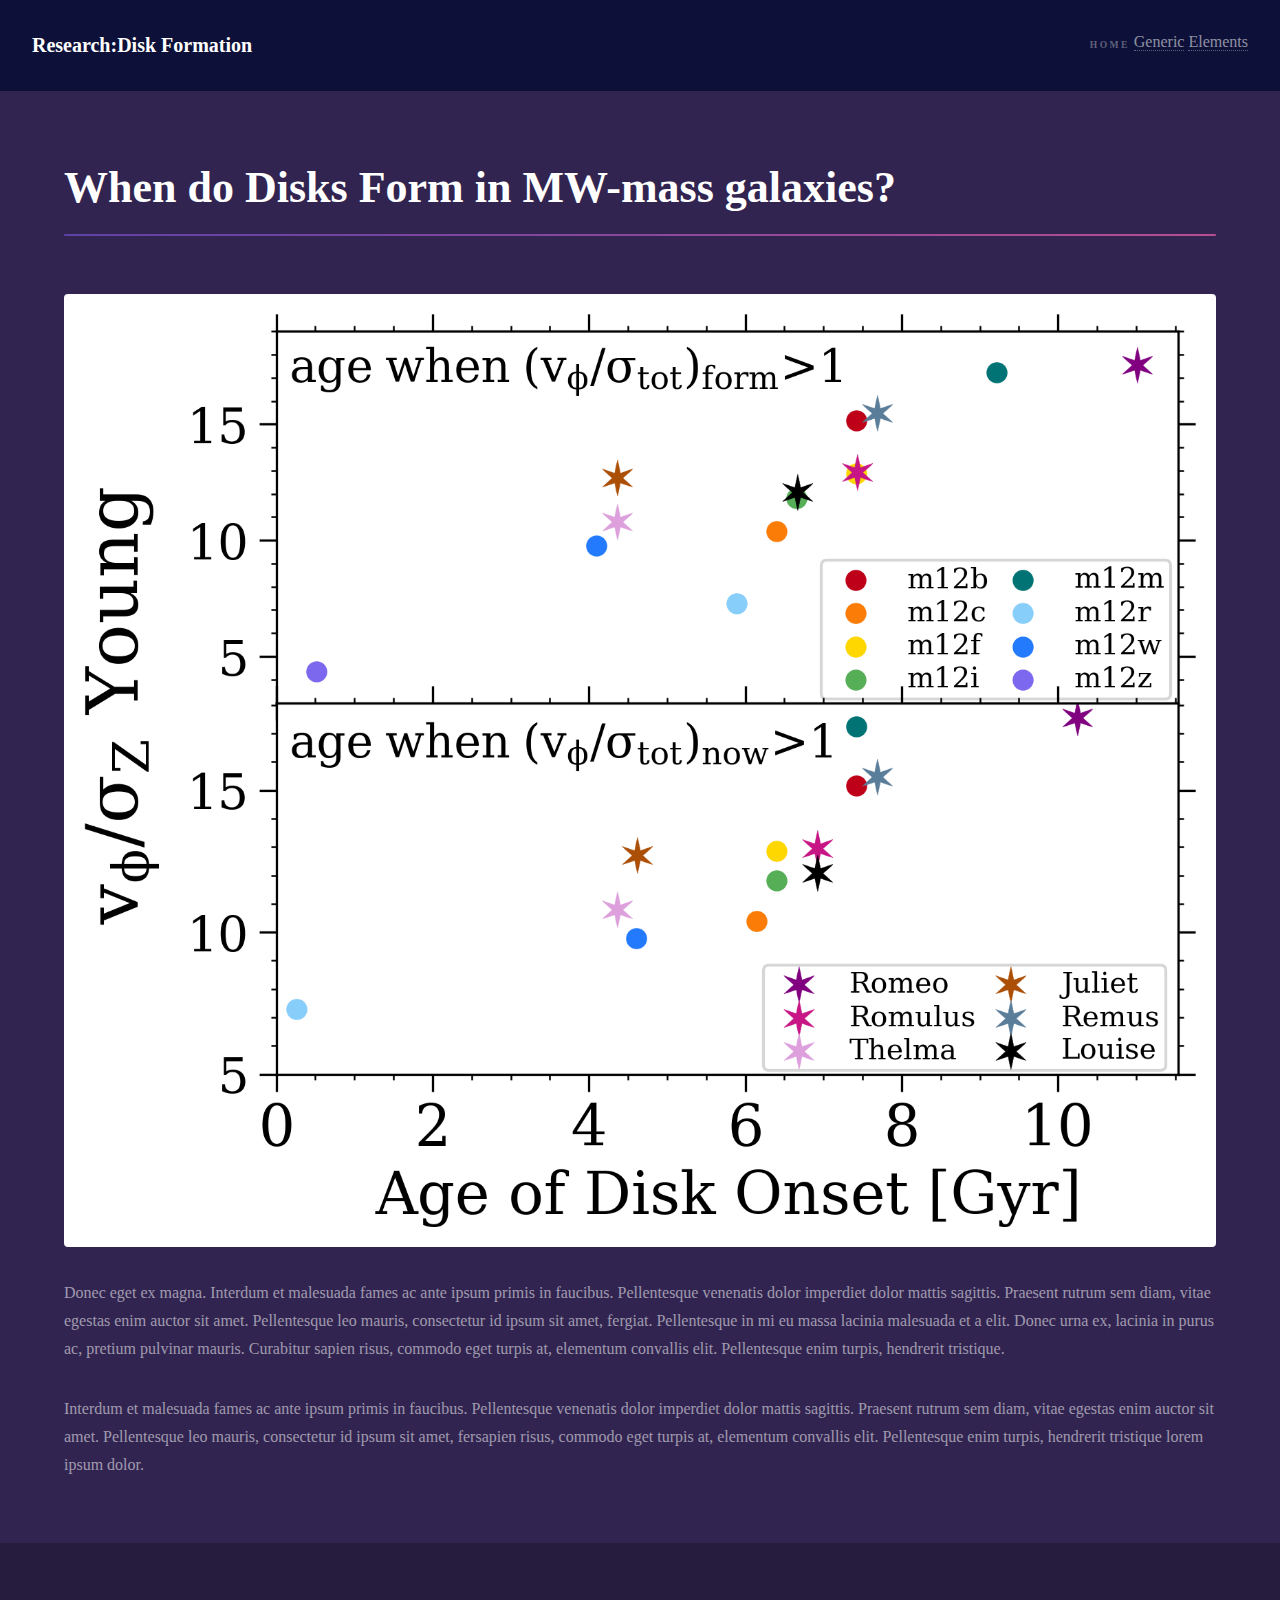
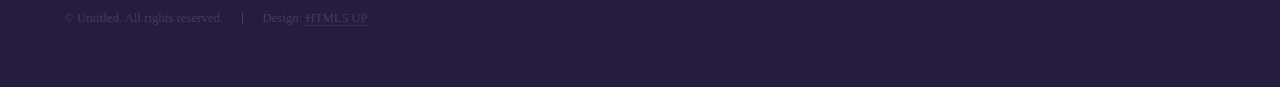
==== Disk.html @ a72ec258 "Create Disk.html" ====
<!DOCTYPE HTML>
<!--
	Hyperspace by HTML5 UP
	html5up.net | @ajlkn
	Free for personal and commercial use under the CCA 3.0 license (html5up.net/license)
-->
<html>
	<head>
		<title>Fiona McCluskey Research</title>
		<meta charset="utf-8" />
		<meta name="viewport" content="width=device-width, initial-scale=1, user-scalable=no" />
		<link rel="stylesheet" href="assets/css/main.css" />
		<noscript><link rel="stylesheet" href="assets/css/noscript.css" /></noscript>
	</head>
	<body class="is-preload">

		<!-- Header -->
			<header id="header">
				<a href="index.html" class="title">Research:Disk Formation</a>
				<nav>
					<ul>
						<li><a href="index.html">Home</a></li>
						<!li><a href="generic.html" class="active">Generic</a></li>
						<!li><a href="elements.html">Elements</a></li>
					</ul>
				</nav>
			</header>

		<!-- Wrapper -->
			<div id="wrapper">

				<!-- Main -->
					<section id="main" class="wrapper">
						<div class="inner">
							<h1 class="major">When do Disks Form in MW-mass galaxies?</h1>
							<span class="image fit"><img src="images/disk_time_2.png" alt="" /></span>
							<p>Donec eget ex magna. Interdum et malesuada fames ac ante ipsum primis in faucibus. Pellentesque venenatis dolor imperdiet dolor mattis sagittis. Praesent rutrum sem diam, vitae egestas enim auctor sit amet. Pellentesque leo mauris, consectetur id ipsum sit amet, fergiat. Pellentesque in mi eu massa lacinia malesuada et a elit. Donec urna ex, lacinia in purus ac, pretium pulvinar mauris. Curabitur sapien risus, commodo eget turpis at, elementum convallis elit. Pellentesque enim turpis, hendrerit tristique.</p>
							<p>Interdum et malesuada fames ac ante ipsum primis in faucibus. Pellentesque venenatis dolor imperdiet dolor mattis sagittis. Praesent rutrum sem diam, vitae egestas enim auctor sit amet. Pellentesque leo mauris, consectetur id ipsum sit amet, fersapien risus, commodo eget turpis at, elementum convallis elit. Pellentesque enim turpis, hendrerit tristique lorem ipsum dolor.</p>
						</div>
					</section>

			</div>

		<!-- Footer -->
			<footer id="footer" class="wrapper alt">
				<div class="inner">
					<ul class="menu">
						<li>&copy; Untitled. All rights reserved.</li><li>Design: <a href="http://html5up.net">HTML5 UP</a></li>
					</ul>
				</div>
			</footer>

		<!-- Scripts -->
			<script src="assets/js/jquery.min.js"></script>
			<script src="assets/js/jquery.scrollex.min.js"></script>
			<script src="assets/js/jquery.scrolly.min.js"></script>
			<script src="assets/js/browser.min.js"></script>
			<script src="assets/js/breakpoints.min.js"></script>
			<script src="assets/js/util.js"></script>
			<script src="assets/js/main.js"></script>

	</body>
</html>
---- assets/css/main.css ----
@import url(fontawesome-all.min.css);

/*
	Hyperspace by HTML5 UP
	html5up.net | @ajlkn
	Free for personal and commercial use under the CCA 3.0 license (html5up.net/license)
*/

html, body, div, span, applet, object,
iframe, h1, h2, h3, h4, h5, h6, p, blockquote,
pre, a, abbr, acronym, address, big, cite,
code, del, dfn, em, img, ins, kbd, q, s, samp,
small, strike, strong, sub, sup, tt, var, b,
u, i, center, dl, dt, dd, ol, ul, li, fieldset,
form, label, legend, table, caption, tbody,
tfoot, thead, tr, th, td, article, aside,
canvas, details, embed, figure, figcaption,
footer, header, hgroup, menu, nav, output, ruby,
section, summary, time, mark, audio, video {
	margin: 0;
	padding: 0;
	border: 0;
	font-size: 100%;
	font: inherit;
	vertical-align: baseline;}

article, aside, details, figcaption, figure,
footer, header, hgroup, menu, nav, section {
	display: block;}

body {
	line-height: 1;
}

ol, ul {
	list-style: none;
}

blockquote, q {
	quotes: none;
}

	blockquote:before, blockquote:after, q:before, q:after {
		content: '';
		content: none;
	}

table {
	border-collapse: collapse;
	border-spacing: 0;
}

body {
	-webkit-text-size-adjust: none;
}

mark {
	background-color: transparent;
	color: inherit;
}

input::-moz-focus-inner {
	border: 0;
	padding: 0;
}

input, select, textarea {
	-moz-appearance: none;
	-webkit-appearance: none;
	-ms-appearance: none;
	appearance: none;
}

/* Basic */

	@-ms-viewport {
		width: device-width;
	}

	body {
		-ms-overflow-style: scrollbar;
	}

	@media screen and (max-width: 480px) {

		html, body {
			min-width: 320px;
		}

	}

	html {
		box-sizing: border-box;
	}

	*, *:before, *:after {
		box-sizing: inherit;
	}

	body {
		background: #312450;
	}

		body.is-preload *, body.is-preload *:before, body.is-preload *:after {
			-moz-animation: none !important;
			-webkit-animation: none !important;
			-ms-animation: none !important;
			animation: none !important;
			-moz-transition: none !important;
			-webkit-transition: none !important;
			-ms-transition: none !important;
			transition: none !important;
		}

/* Type */

	body, input, select, textarea {
		color: rgba(255, 255, 255, 0.55);
		font-family: Didot, Garamond, serif;
		font-size: 16.5pt;
		font-weight: normal;
		line-height: 1.75;
	}

		@media screen and (max-width: 1680px) {

			body, input, select, textarea {
				font-size: 13pt;
			}

		}

		@media screen and (max-width: 1280px) {

			body, input, select, textarea {
				font-size: 12pt;
			}

		}

		@media screen and (max-width: 360px) {

			body, input, select, textarea {
				font-size: 11pt;
			}

		}

	a {
		-moz-transition: color 0.2s ease, border-bottom-color 0.2s ease;
		-webkit-transition: color 0.2s ease, border-bottom-color 0.2s ease;
		-ms-transition: color 0.2s ease, border-bottom-color 0.2s ease;
		transition: color 0.2s ease, border-bottom-color 0.2s ease;
		border-bottom: dotted 1px rgba(255, 255, 255, 0.35);
		color: inherit;
		text-decoration: none;
	}

		a:hover {
			border-bottom-color: transparent;
			color: #ffffff;
		}

	strong, b {
		color: #ffffff;
		font-weight: bold;
	}

	em, i {
		font-style: italic;
	}

	p {
		margin: 0 0 2em 0;
	}

	h1, h2, h3, h4, h5, h6 {
		color: #ffffff;
		font-weight: bold;
		line-height: 1.5;
		margin: 0 0 0.5em 0;
	}

		h1 a, h2 a, h3 a, h4 a, h5 a, h6 a {
			color: inherit;
			text-decoration: none;
		}

	h1 {
		font-size: 2.75em;
	}

		h1.major {
			margin: 0 0 1.3em 0;
			position: relative;
			padding-bottom: 0.35em;
		}

			h1.major:after {
				background-image: -moz-linear-gradient(to right, #5e42a6, #b74e91);
				background-image: -webkit-linear-gradient(to right, #5e42a6, #b74e91);
				background-image: -ms-linear-gradient(to right, #5e42a6, #b74e91);
				background-image: linear-gradient(to right, #5e42a6, #b74e91);
				-moz-transition: max-width 0.2s ease;
				-webkit-transition: max-width 0.2s ease;
				-ms-transition: max-width 0.2s ease;
				transition: max-width 0.2s ease;
				border-radius: 0.2em;
				bottom: 0;
				content: '';
				height: 0.05em;
				position: absolute;
				right: 0;
				width: 100%;
			}

	h2 {
		font-size: 1.75em;
	}

	h3 {
		font-size: 1.1em;
	}

	h4 {
		font-size: 1em;
	}

	h5 {
		font-size: 0.8em;
	}

	h6 {
		font-size: 0.6em;
	}

	@media screen and (max-width: 736px) {

		h1 {
			font-size: 2em;
		}

		h2 {
			font-size: 1.25em;
		}

		h3 {
			font-size: 1em;
		}

		h4 {
			font-size: 0.8em;
		}

		h5 {
			font-size: 0.6em;
		}

		h6 {
			font-size: 0.6em;
		}

	}

	sub {
		font-size: 0.8em;
		position: relative;
		top: 0.5em;
	}

	sup {
		font-size: 0.8em;
		position: relative;
		top: -0.5em;
	}

	blockquote {
		border-left: solid 4px rgba(255, 255, 255, 0.15);
		font-style: italic;
		margin: 0 0 2em 0;
		padding: 0.5em 0 0.5em 2em;
	}

	code {
		background: rgba(255, 255, 255, 0.05);
		border-radius: 0.25em;
		border: solid 1px rgba(255, 255, 255, 0.15);
		font-family: "Courier New", monospace;
		font-size: 0.9em;
		margin: 0 0.25em;
		padding: 0.25em 0.65em;
	}

	pre {
		-webkit-overflow-scrolling: touch;
		font-family: "Courier New", monospace;
		font-size: 0.9em;
		margin: 0 0 2em 0;
	}

		pre code {
			display: block;
			line-height: 1.75em;
			padding: 1em 1.5em;
			overflow-x: auto;
		}

	hr {
		border: 0;
		border-bottom: solid 1px rgba(255, 255, 255, 0.15);
		margin: 2em 0;
	}

		hr.major {
			margin: 3em 0;
		}

	.align-left {
		text-align: left;
	}

	.align-center {
		text-align: center;
	}

	.align-right {
		text-align: right;
	}

/* Row */

	.row {
		display: flex;
		flex-wrap: wrap;
		box-sizing: border-box;
		align-items: stretch;
	}

		.row > * {
			box-sizing: border-box;
		}

		.row.gtr-uniform > * > :last-child {
			margin-bottom: 0;
		}

		.row.aln-left {
			justify-content: flex-start;
		}

		.row.aln-center {
			justify-content: center;
		}

		.row.aln-right {
			justify-content: flex-end;
		}

		.row.aln-top {
			align-items: flex-start;
		}

		.row.aln-middle {
			align-items: center;
		}

		.row.aln-bottom {
			align-items: flex-end;
		}

		.row > .imp {
			order: -1;
		}

		.row > .col-1 {
			width: 8.33333%;
		}

		.row > .off-1 {
			margin-left: 8.33333%;
		}

		.row > .col-2 {
			width: 16.66667%;
		}

		.row > .off-2 {
			margin-left: 16.66667%;
		}

		.row > .col-3 {
			width: 25%;
		}

		.row > .off-3 {
			margin-left: 25%;
		}

		.row > .col-4 {
			width: 33.33333%;
		}

		.row > .off-4 {
			margin-left: 33.33333%;
		}

		.row > .col-5 {
			width: 41.66667%;
		}

		.row > .off-5 {
			margin-left: 41.66667%;
		}

		.row > .col-6 {
			width: 50%;
		}

		.row > .off-6 {
			margin-left: 50%;
		}

		.row > .col-7 {
			width: 58.33333%;
		}

		.row > .off-7 {
			margin-left: 58.33333%;
		}

		.row > .col-8 {
			width: 66.66667%;
		}

		.row > .off-8 {
			margin-left: 66.66667%;
		}

		.row > .col-9 {
			width: 75%;
		}

		.row > .off-9 {
			margin-left: 75%;
		}

		.row > .col-10 {
			width: 83.33333%;
		}

		.row > .off-10 {
			margin-left: 83.33333%;
		}

		.row > .col-11 {
			width: 91.66667%;
		}

		.row > .off-11 {
			margin-left: 91.66667%;
		}

		.row > .col-12 {
			width: 100%;
		}

		.row > .off-12 {
			margin-left: 100%;
		}

		.row.gtr-0 {
			margin-top: 0;
			margin-left: 0em;
		}

			.row.gtr-0 > * {
				padding: 0 0 0 0em;
			}

			.row.gtr-0.gtr-uniform {
				margin-top: 0em;
			}

				.row.gtr-0.gtr-uniform > * {
					padding-top: 0em;
				}

		.row.gtr-25 {
			margin-top: 0;
			margin-left: -0.375em;
		}

			.row.gtr-25 > * {
				padding: 0 0 0 0.375em;
			}

			.row.gtr-25.gtr-uniform {
				margin-top: -0.375em;
			}

				.row.gtr-25.gtr-uniform > * {
					padding-top: 0.375em;
				}

		.row.gtr-50 {
			margin-top: 0;
			margin-left: -0.75em;
		}

			.row.gtr-50 > * {
				padding: 0 0 0 0.75em;
			}

			.row.gtr-50.gtr-uniform {
				margin-top: -0.75em;
			}

				.row.gtr-50.gtr-uniform > * {
					padding-top: 0.75em;
				}

		.row {
			margin-top: 0;
			margin-left: -1.5em;
		}

			.row > * {
				padding: 0 0 0 1.5em;
			}

			.row.gtr-uniform {
				margin-top: -1.5em;
			}

				.row.gtr-uniform > * {
					padding-top: 1.5em;
				}

		.row.gtr-150 {
			margin-top: 0;
			margin-left: -2.25em;
		}

			.row.gtr-150 > * {
				padding: 0 0 0 2.25em;
			}

			.row.gtr-150.gtr-uniform {
				margin-top: -2.25em;
			}

				.row.gtr-150.gtr-uniform > * {
					padding-top: 2.25em;
				}

		.row.gtr-200 {
			margin-top: 0;
			margin-left: -3em;
		}

			.row.gtr-200 > * {
				padding: 0 0 0 3em;
			}

			.row.gtr-200.gtr-uniform {
				margin-top: -3em;
			}

				.row.gtr-200.gtr-uniform > * {
					padding-top: 3em;
				}

		@media screen and (max-width: 1680px) {

			.row {
				display: flex;
				flex-wrap: wrap;
				box-sizing: border-box;
				align-items: stretch;
			}

				.row > * {
					box-sizing: border-box;
				}

				.row.gtr-uniform > * > :last-child {
					margin-bottom: 0;
				}

				.row.aln-left {
					justify-content: flex-start;
				}

				.row.aln-center {
					justify-content: center;
				}

				.row.aln-right {
					justify-content: flex-end;
				}

				.row.aln-top {
					align-items: flex-start;
				}

				.row.aln-middle {
					align-items: center;
				}

				.row.aln-bottom {
					align-items: flex-end;
				}

				.row > .imp-xlarge {
					order: -1;
				}

				.row > .col-1-xlarge {
					width: 8.33333%;
				}

				.row > .off-1-xlarge {
					margin-left: 8.33333%;
				}

				.row > .col-2-xlarge {
					width: 16.66667%;
				}

				.row > .off-2-xlarge {
					margin-left: 16.66667%;
				}

				.row > .col-3-xlarge {
					width: 25%;
				}

				.row > .off-3-xlarge {
					margin-left: 25%;
				}

				.row > .col-4-xlarge {
					width: 33.33333%;
				}

				.row > .off-4-xlarge {
					margin-left: 33.33333%;
				}

				.row > .col-5-xlarge {
					width: 41.66667%;
				}

				.row > .off-5-xlarge {
					margin-left: 41.66667%;
				}

				.row > .col-6-xlarge {
					width: 50%;
				}

				.row > .off-6-xlarge {
					margin-left: 50%;
				}

				.row > .col-7-xlarge {
					width: 58.33333%;
				}

				.row > .off-7-xlarge {
					margin-left: 58.33333%;
				}

				.row > .col-8-xlarge {
					width: 66.66667%;
				}

				.row > .off-8-xlarge {
					margin-left: 66.66667%;
				}

				.row > .col-9-xlarge {
					width: 75%;
				}

				.row > .off-9-xlarge {
					margin-left: 75%;
				}

				.row > .col-10-xlarge {
					width: 83.33333%;
				}

				.row > .off-10-xlarge {
					margin-left: 83.33333%;
				}

				.row > .col-11-xlarge {
					width: 91.66667%;
				}

				.row > .off-11-xlarge {
					margin-left: 91.66667%;
				}

				.row > .col-12-xlarge {
					width: 100%;
				}

				.row > .off-12-xlarge {
					margin-left: 100%;
				}

				.row.gtr-0 {
					margin-top: 0;
					margin-left: 0em;
				}

					.row.gtr-0 > * {
						padding: 0 0 0 0em;
					}

					.row.gtr-0.gtr-uniform {
						margin-top: 0em;
					}

						.row.gtr-0.gtr-uniform > * {
							padding-top: 0em;
						}

				.row.gtr-25 {
					margin-top: 0;
					margin-left: -0.375em;
				}

					.row.gtr-25 > * {
						padding: 0 0 0 0.375em;
					}

					.row.gtr-25.gtr-uniform {
						margin-top: -0.375em;
					}

						.row.gtr-25.gtr-uniform > * {
							padding-top: 0.375em;
						}

				.row.gtr-50 {
					margin-top: 0;
					margin-left: -0.75em;
				}

					.row.gtr-50 > * {
						padding: 0 0 0 0.75em;
					}

					.row.gtr-50.gtr-uniform {
						margin-top: -0.75em;
					}

						.row.gtr-50.gtr-uniform > * {
							padding-top: 0.75em;
						}

				.row {
					margin-top: 0;
					margin-left: -1.5em;
				}

					.row > * {
						padding: 0 0 0 1.5em;
					}

					.row.gtr-uniform {
						margin-top: -1.5em;
					}

						.row.gtr-uniform > * {
							padding-top: 1.5em;
						}

				.row.gtr-150 {
					margin-top: 0;
					margin-left: -2.25em;
				}

					.row.gtr-150 > * {
						padding: 0 0 0 2.25em;
					}

					.row.gtr-150.gtr-uniform {
						margin-top: -2.25em;
					}

						.row.gtr-150.gtr-uniform > * {
							padding-top: 2.25em;
						}

				.row.gtr-200 {
					margin-top: 0;
					margin-left: -3em;
				}

					.row.gtr-200 > * {
						padding: 0 0 0 3em;
					}

					.row.gtr-200.gtr-uniform {
						margin-top: -3em;
					}

						.row.gtr-200.gtr-uniform > * {
							padding-top: 3em;
						}

		}

		@media screen and (max-width: 1280px) {

			.row {
				display: flex;
				flex-wrap: wrap;
				box-sizing: border-box;
				align-items: stretch;
			}

				.row > * {
					box-sizing: border-box;
				}

				.row.gtr-uniform > * > :last-child {
					margin-bottom: 0;
				}

				.row.aln-left {
					justify-content: flex-start;
				}

				.row.aln-center {
					justify-content: center;
				}

				.row.aln-right {
					justify-content: flex-end;
				}

				.row.aln-top {
					align-items: flex-start;
				}

				.row.aln-middle {
					align-items: center;
				}

				.row.aln-bottom {
					align-items: flex-end;
				}

				.row > .imp-large {
					order: -1;
				}

				.row > .col-1-large {
					width: 8.33333%;
				}

				.row > .off-1-large {
					margin-left: 8.33333%;
				}

				.row > .col-2-large {
					width: 16.66667%;
				}

				.row > .off-2-large {
					margin-left: 16.66667%;
				}

				.row > .col-3-large {
					width: 25%;
				}

				.row > .off-3-large {
					margin-left: 25%;
				}

				.row > .col-4-large {
					width: 33.33333%;
				}

				.row > .off-4-large {
					margin-left: 33.33333%;
				}

				.row > .col-5-large {
					width: 41.66667%;
				}

				.row > .off-5-large {
					margin-left: 41.66667%;
				}

				.row > .col-6-large {
					width: 50%;
				}

				.row > .off-6-large {
					margin-left: 50%;
				}

				.row > .col-7-large {
					width: 58.33333%;
				}

				.row > .off-7-large {
					margin-left: 58.33333%;
				}

				.row > .col-8-large {
					width: 66.66667%;
				}

				.row > .off-8-large {
					margin-left: 66.66667%;
				}

				.row > .col-9-large {
					width: 75%;
				}

				.row > .off-9-large {
					margin-left: 75%;
				}

				.row > .col-10-large {
					width: 83.33333%;
				}

				.row > .off-10-large {
					margin-left: 83.33333%;
				}

				.row > .col-11-large {
					width: 91.66667%;
				}

				.row > .off-11-large {
					margin-left: 91.66667%;
				}

				.row > .col-12-large {
					width: 100%;
				}

				.row > .off-12-large {
					margin-left: 100%;
				}

				.row.gtr-0 {
					margin-top: 0;
					margin-left: 0em;
				}

					.row.gtr-0 > * {
						padding: 0 0 0 0em;
					}

					.row.gtr-0.gtr-uniform {
						margin-top: 0em;
					}

						.row.gtr-0.gtr-uniform > * {
							padding-top: 0em;
						}

				.row.gtr-25 {
					margin-top: 0;
					margin-left: -0.375em;
				}

					.row.gtr-25 > * {
						padding: 0 0 0 0.375em;
					}

					.row.gtr-25.gtr-uniform {
						margin-top: -0.375em;
					}

						.row.gtr-25.gtr-uniform > * {
							padding-top: 0.375em;
						}

				.row.gtr-50 {
					margin-top: 0;
					margin-left: -0.75em;
				}

					.row.gtr-50 > * {
						padding: 0 0 0 0.75em;
					}

					.row.gtr-50.gtr-uniform {
						margin-top: -0.75em;
					}

						.row.gtr-50.gtr-uniform > * {
							padding-top: 0.75em;
						}

				.row {
					margin-top: 0;
					margin-left: -1.5em;
				}

					.row > * {
						padding: 0 0 0 1.5em;
					}

					.row.gtr-uniform {
						margin-top: -1.5em;
					}

						.row.gtr-uniform > * {
							padding-top: 1.5em;
						}

				.row.gtr-150 {
					margin-top: 0;
					margin-left: -2.25em;
				}

					.row.gtr-150 > * {
						padding: 0 0 0 2.25em;
					}

					.row.gtr-150.gtr-uniform {
						margin-top: -2.25em;
					}

						.row.gtr-150.gtr-uniform > * {
							padding-top: 2.25em;
						}

				.row.gtr-200 {
					margin-top: 0;
					margin-left: -3em;
				}

					.row.gtr-200 > * {
						padding: 0 0 0 3em;
					}

					.row.gtr-200.gtr-uniform {
						margin-top: -3em;
					}

						.row.gtr-200.gtr-uniform > * {
							padding-top: 3em;
						}

		}

		@media screen and (max-width: 980px) {

			.row {
				display: flex;
				flex-wrap: wrap;
				box-sizing: border-box;
				align-items: stretch;
			}

				.row > * {
					box-sizing: border-box;
				}

				.row.gtr-uniform > * > :last-child {
					margin-bottom: 0;
				}

				.row.aln-left {
					justify-content: flex-start;
				}

				.row.aln-center {
					justify-content: center;
				}

				.row.aln-right {
					justify-content: flex-end;
				}

				.row.aln-top {
					align-items: flex-start;
				}

				.row.aln-middle {
					align-items: center;
				}

				.row.aln-bottom {
					align-items: flex-end;
				}

				.row > .imp-medium {
					order: -1;
				}

				.row > .col-1-medium {
					width: 8.33333%;
				}

				.row > .off-1-medium {
					margin-left: 8.33333%;
				}

				.row > .col-2-medium {
					width: 16.66667%;
				}

				.row > .off-2-medium {
					margin-left: 16.66667%;
				}

				.row > .col-3-medium {
					width: 25%;
				}

				.row > .off-3-medium {
					margin-left: 25%;
				}

				.row > .col-4-medium {
					width: 33.33333%;
				}

				.row > .off-4-medium {
					margin-left: 33.33333%;
				}

				.row > .col-5-medium {
					width: 41.66667%;
				}

				.row > .off-5-medium {
					margin-left: 41.66667%;
				}

				.row > .col-6-medium {
					width: 50%;
				}

				.row > .off-6-medium {
					margin-left: 50%;
				}

				.row > .col-7-medium {
					width: 58.33333%;
				}

				.row > .off-7-medium {
					margin-left: 58.33333%;
				}

				.row > .col-8-medium {
					width: 66.66667%;
				}

				.row > .off-8-medium {
					margin-left: 66.66667%;
				}

				.row > .col-9-medium {
					width: 75%;
				}

				.row > .off-9-medium {
					margin-left: 75%;
				}

				.row > .col-10-medium {
					width: 83.33333%;
				}

				.row > .off-10-medium {
					margin-left: 83.33333%;
				}

				.row > .col-11-medium {
					width: 91.66667%;
				}

				.row > .off-11-medium {
					margin-left: 91.66667%;
				}

				.row > .col-12-medium {
					width: 100%;
				}

				.row > .off-12-medium {
					margin-left: 100%;
				}

				.row.gtr-0 {
					margin-top: 0;
					margin-left: 0em;
				}

					.row.gtr-0 > * {
						padding: 0 0 0 0em;
					}

					.row.gtr-0.gtr-uniform {
						margin-top: 0em;
					}

						.row.gtr-0.gtr-uniform > * {
							padding-top: 0em;
						}

				.row.gtr-25 {
					margin-top: 0;
					margin-left: -0.375em;
				}

					.row.gtr-25 > * {
						padding: 0 0 0 0.375em;
					}

					.row.gtr-25.gtr-uniform {
						margin-top: -0.375em;
					}

						.row.gtr-25.gtr-uniform > * {
							padding-top: 0.375em;
						}

				.row.gtr-50 {
					margin-top: 0;
					margin-left: -0.75em;
				}

					.row.gtr-50 > * {
						padding: 0 0 0 0.75em;
					}

					.row.gtr-50.gtr-uniform {
						margin-top: -0.75em;
					}

						.row.gtr-50.gtr-uniform > * {
							padding-top: 0.75em;
						}

				.row {
					margin-top: 0;
					margin-left: -1.5em;
				}

					.row > * {
						padding: 0 0 0 1.5em;
					}

					.row.gtr-uniform {
						margin-top: -1.5em;
					}

						.row.gtr-uniform > * {
							padding-top: 1.5em;
						}

				.row.gtr-150 {
					margin-top: 0;
					margin-left: -2.25em;
				}

					.row.gtr-150 > * {
						padding: 0 0 0 2.25em;
					}

					.row.gtr-150.gtr-uniform {
						margin-top: -2.25em;
					}

						.row.gtr-150.gtr-uniform > * {
							padding-top: 2.25em;
						}

				.row.gtr-200 {
					margin-top: 0;
					margin-left: -3em;
				}

					.row.gtr-200 > * {
						padding: 0 0 0 3em;
					}

					.row.gtr-200.gtr-uniform {
						margin-top: -3em;
					}

						.row.gtr-200.gtr-uniform > * {
							padding-top: 3em;
						}

		}

		@media screen and (max-width: 736px) {

			.row {
				display: flex;
				flex-wrap: wrap;
				box-sizing: border-box;
				align-items: stretch;
			}

				.row > * {
					box-sizing: border-box;
				}

				.row.gtr-uniform > * > :last-child {
					margin-bottom: 0;
				}

				.row.aln-left {
					justify-content: flex-start;
				}

				.row.aln-center {
					justify-content: center;
				}

				.row.aln-right {
					justify-content: flex-end;
				}

				.row.aln-top {
					align-items: flex-start;
				}

				.row.aln-middle {
					align-items: center;
				}

				.row.aln-bottom {
					align-items: flex-end;
				}

				.row > .imp-small {
					order: -1;
				}

				.row > .col-1-small {
					width: 8.33333%;
				}

				.row > .off-1-small {
					margin-left: 8.33333%;
				}

				.row > .col-2-small {
					width: 16.66667%;
				}

				.row > .off-2-small {
					margin-left: 16.66667%;
				}

				.row > .col-3-small {
					width: 25%;
				}

				.row > .off-3-small {
					margin-left: 25%;
				}

				.row > .col-4-small {
					width: 33.33333%;
				}

				.row > .off-4-small {
					margin-left: 33.33333%;
				}

				.row > .col-5-small {
					width: 41.66667%;
				}

				.row > .off-5-small {
					margin-left: 41.66667%;
				}

				.row > .col-6-small {
					width: 50%;
				}

				.row > .off-6-small {
					margin-left: 50%;
				}

				.row > .col-7-small {
					width: 58.33333%;
				}

				.row > .off-7-small {
					margin-left: 58.33333%;
				}

				.row > .col-8-small {
					width: 66.66667%;
				}

				.row > .off-8-small {
					margin-left: 66.66667%;
				}

				.row > .col-9-small {
					width: 75%;
				}

				.row > .off-9-small {
					margin-left: 75%;
				}

				.row > .col-10-small {
					width: 83.33333%;
				}

				.row > .off-10-small {
					margin-left: 83.33333%;
				}

				.row > .col-11-small {
					width: 91.66667%;
				}

				.row > .off-11-small {
					margin-left: 91.66667%;
				}

				.row > .col-12-small {
					width: 100%;
				}

				.row > .off-12-small {
					margin-left: 100%;
				}

				.row.gtr-0 {
					margin-top: 0;
					margin-left: 0em;
				}

					.row.gtr-0 > * {
						padding: 0 0 0 0em;
					}

					.row.gtr-0.gtr-uniform {
						margin-top: 0em;
					}

						.row.gtr-0.gtr-uniform > * {
							padding-top: 0em;
						}

				.row.gtr-25 {
					margin-top: 0;
					margin-left: -0.375em;
				}

					.row.gtr-25 > * {
						padding: 0 0 0 0.375em;
					}

					.row.gtr-25.gtr-uniform {
						margin-top: -0.375em;
					}

						.row.gtr-25.gtr-uniform > * {
							padding-top: 0.375em;
						}

				.row.gtr-50 {
					margin-top: 0;
					margin-left: -0.75em;
				}

					.row.gtr-50 > * {
						padding: 0 0 0 0.75em;
					}

					.row.gtr-50.gtr-uniform {
						margin-top: -0.75em;
					}

						.row.gtr-50.gtr-uniform > * {
							padding-top: 0.75em;
						}

				.row {
					margin-top: 0;
					margin-left: -1.5em;
				}

					.row > * {
						padding: 0 0 0 1.5em;
					}

					.row.gtr-uniform {
						margin-top: -1.5em;
					}

						.row.gtr-uniform > * {
							padding-top: 1.5em;
						}

				.row.gtr-150 {
					margin-top: 0;
					margin-left: -2.25em;
				}

					.row.gtr-150 > * {
						padding: 0 0 0 2.25em;
					}

					.row.gtr-150.gtr-uniform {
						margin-top: -2.25em;
					}

						.row.gtr-150.gtr-uniform > * {
							padding-top: 2.25em;
						}

				.row.gtr-200 {
					margin-top: 0;
					margin-left: -3em;
				}

					.row.gtr-200 > * {
						padding: 0 0 0 3em;
					}

					.row.gtr-200.gtr-uniform {
						margin-top: -3em;
					}

						.row.gtr-200.gtr-uniform > * {
							padding-top: 3em;
						}

		}

		@media screen and (max-width: 480px) {

			.row {
				display: flex;
				flex-wrap: wrap;
				box-sizing: border-box;
				align-items: stretch;
			}

				.row > * {
					box-sizing: border-box;
				}

				.row.gtr-uniform > * > :last-child {
					margin-bottom: 0;
				}

				.row.aln-left {
					justify-content: flex-start;
				}

				.row.aln-center {
					justify-content: center;
				}

				.row.aln-right {
					justify-content: flex-end;
				}

				.row.aln-top {
					align-items: flex-start;
				}

				.row.aln-middle {
					align-items: center;
				}

				.row.aln-bottom {
					align-items: flex-end;
				}

				.row > .imp-xsmall {
					order: -1;
				}

				.row > .col-1-xsmall {
					width: 8.33333%;
				}

				.row > .off-1-xsmall {
					margin-left: 8.33333%;
				}

				.row > .col-2-xsmall {
					width: 16.66667%;
				}

				.row > .off-2-xsmall {
					margin-left: 16.66667%;
				}

				.row > .col-3-xsmall {
					width: 25%;
				}

				.row > .off-3-xsmall {
					margin-left: 25%;
				}

				.row > .col-4-xsmall {
					width: 33.33333%;
				}

				.row > .off-4-xsmall {
					margin-left: 33.33333%;
				}

				.row > .col-5-xsmall {
					width: 41.66667%;
				}

				.row > .off-5-xsmall {
					margin-left: 41.66667%;
				}

				.row > .col-6-xsmall {
					width: 50%;
				}

				.row > .off-6-xsmall {
					margin-left: 50%;
				}

				.row > .col-7-xsmall {
					width: 58.33333%;
				}

				.row > .off-7-xsmall {
					margin-left: 58.33333%;
				}

				.row > .col-8-xsmall {
					width: 66.66667%;
				}

				.row > .off-8-xsmall {
					margin-left: 66.66667%;
				}

				.row > .col-9-xsmall {
					width: 75%;
				}

				.row > .off-9-xsmall {
					margin-left: 75%;
				}

				.row > .col-10-xsmall {
					width: 83.33333%;
				}

				.row > .off-10-xsmall {
					margin-left: 83.33333%;
				}

				.row > .col-11-xsmall {
					width: 91.66667%;
				}

				.row > .off-11-xsmall {
					margin-left: 91.66667%;
				}

				.row > .col-12-xsmall {
					width: 100%;
				}

				.row > .off-12-xsmall {
					margin-left: 100%;
				}

				.row.gtr-0 {
					margin-top: 0;
					margin-left: 0em;
				}

					.row.gtr-0 > * {
						padding: 0 0 0 0em;
					}

					.row.gtr-0.gtr-uniform {
						margin-top: 0em;
					}

						.row.gtr-0.gtr-uniform > * {
							padding-top: 0em;
						}

				.row.gtr-25 {
					margin-top: 0;
					margin-left: -0.375em;
				}

					.row.gtr-25 > * {
						padding: 0 0 0 0.375em;
					}

					.row.gtr-25.gtr-uniform {
						margin-top: -0.375em;
					}

						.row.gtr-25.gtr-uniform > * {
							padding-top: 0.375em;
						}

				.row.gtr-50 {
					margin-top: 0;
					margin-left: -0.75em;
				}

					.row.gtr-50 > * {
						padding: 0 0 0 0.75em;
					}

					.row.gtr-50.gtr-uniform {
						margin-top: -0.75em;
					}

						.row.gtr-50.gtr-uniform > * {
							padding-top: 0.75em;
						}

				.row {
					margin-top: 0;
					margin-left: -1.5em;
				}

					.row > * {
						padding: 0 0 0 1.5em;
					}

					.row.gtr-uniform {
						margin-top: -1.5em;
					}

						.row.gtr-uniform > * {
							padding-top: 1.5em;
						}

				.row.gtr-150 {
					margin-top: 0;
					margin-left: -2.25em;
				}

					.row.gtr-150 > * {
						padding: 0 0 0 2.25em;
					}

					.row.gtr-150.gtr-uniform {
						margin-top: -2.25em;
					}

						.row.gtr-150.gtr-uniform > * {
							padding-top: 2.25em;
						}

				.row.gtr-200 {
					margin-top: 0;
					margin-left: -3em;
				}

					.row.gtr-200 > * {
						padding: 0 0 0 3em;
					}

					.row.gtr-200.gtr-uniform {
						margin-top: -3em;
					}

						.row.gtr-200.gtr-uniform > * {
							padding-top: 3em;
						}

		}

/* Box */

	.box {
		border-radius: 0.25em;
		border: solid 1px rgba(255, 255, 255, 0.15);
		margin-bottom: 2em;
		padding: 1.5em;
	}

		.box > :last-child,
		.box > :last-child > :last-child,
		.box > :last-child > :last-child > :last-child {
			margin-bottom: 0;
		}

		.box.alt {
			border: 0;
			border-radius: 0;
			padding: 0;
		}

/* Button */

	input[type="submit"],
	input[type="reset"],
	input[type="button"],
	button,
	.button {
		-moz-appearance: none;
		-webkit-appearance: none;
		-ms-appearance: none;
		appearance: none;
		-moz-transition: border-color 0.2s ease;
		-webkit-transition: border-color 0.2s ease;
		-ms-transition: border-color 0.2s ease;
		transition: border-color 0.2s ease;
		background-color: transparent;
		border: solid 1px !important;
		border-color: rgba(255, 255, 255, 0.15) !important;
		border-radius: 3em;
		color: #ffffff !important;
		cursor: pointer;
		display: inline-block;
		font-size: 0.6em;
		font-weight: bold;
		height: calc(4.75em + 2px);
		letter-spacing: 0.25em;
		line-height: 4.75em;
		outline: 0;
		padding: 0 3.75em;
		position: relative;
		text-align: center;
		text-decoration: none;
		text-transform: uppercase;
		white-space: nowrap;
	}

		input[type="submit"]:after,
		input[type="reset"]:after,
		input[type="button"]:after,
		button:after,
		.button:after {
			-moz-transform: scale(0.25);
			-webkit-transform: scale(0.25);
			-ms-transform: scale(0.25);
			transform: scale(0.25);
			pointer-events: none;
			-moz-transition: opacity 0.2s ease, -moz-transform 0.2s ease;
			-webkit-transition: opacity 0.2s ease, -webkit-transform 0.2s ease;
			-ms-transition: opacity 0.2s ease, -ms-transform 0.2s ease;
			transition: opacity 0.2s ease, transform 0.2s ease;
			background: #ffffff;
			border-radius: 3em;
			content: '';
			height: 100%;
			left: 0;
			opacity: 0;
			position: absolute;
			top: 0;
			width: 100%;
		}

		input[type="submit"].icon:before,
		input[type="reset"].icon:before,
		input[type="button"].icon:before,
		button.icon:before,
		.button.icon:before {
			margin-right: 0.75em;
		}

		input[type="submit"].fit,
		input[type="reset"].fit,
		input[type="button"].fit,
		button.fit,
		.button.fit {
			width: 100%;
		}

		input[type="submit"].small,
		input[type="reset"].small,
		input[type="button"].small,
		button.small,
		.button.small {
			font-size: 0.4em;
		}

		input[type="submit"].large,
		input[type="reset"].large,
		input[type="button"].large,
		button.large,
		.button.large {
			font-size: 0.8em;
		}

		input[type="submit"].primary,
		input[type="reset"].primary,
		input[type="button"].primary,
		button.primary,
		.button.primary {
			background-color: #ffffff;
			color: #312450 !important;
		}

			input[type="submit"].primary:after,
			input[type="reset"].primary:after,
			input[type="button"].primary:after,
			button.primary:after,
			.button.primary:after {
				display: none;
			}

		input[type="submit"].disabled, input[type="submit"]:disabled,
		input[type="reset"].disabled,
		input[type="reset"]:disabled,
		input[type="button"].disabled,
		input[type="button"]:disabled,
		button.disabled,
		button:disabled,
		.button.disabled,
		.button:disabled {
			cursor: default;
			opacity: 0.5;
			pointer-events: none;
		}

		input[type="submit"]:hover,
		input[type="reset"]:hover,
		input[type="button"]:hover,
		button:hover,
		.button:hover {
			border-color: rgba(255, 255, 255, 0.55) !important;
		}

			input[type="submit"]:hover:after,
			input[type="reset"]:hover:after,
			input[type="button"]:hover:after,
			button:hover:after,
			.button:hover:after {
				opacity: 0.05;
				-moz-transform: scale(1);
				-webkit-transform: scale(1);
				-ms-transform: scale(1);
				transform: scale(1);
			}

			input[type="submit"]:hover:active,
			input[type="reset"]:hover:active,
			input[type="button"]:hover:active,
			button:hover:active,
			.button:hover:active {
				border-color: #ffffff !important;
			}

				input[type="submit"]:hover:active:after,
				input[type="reset"]:hover:active:after,
				input[type="button"]:hover:active:after,
				button:hover:active:after,
				.button:hover:active:after {
					opacity: 0.1;
				}

/* Features */

	.features {
		display: -moz-flex;
		display: -webkit-flex;
		display: -ms-flex;
		display: flex;
		-moz-flex-wrap: wrap;
		-webkit-flex-wrap: wrap;
		-ms-flex-wrap: wrap;
		flex-wrap: wrap;
		border-radius: 0.25em;
		border: solid 1px rgba(255, 255, 255, 0.15);
		background: rgba(255, 255, 255, 0.05);
		margin: 0 0 2em 0;
	}

		.features section {
			padding: 3.5em 3em 1em 7em ;
			width: 50%;
			border-top: solid 1px rgba(255, 255, 255, 0.15);
			position: relative;
		}

			.features section:nth-child(-n + 2) {
				border-top-width: 0;
			}

			.features section:nth-child(2n) {
				border-left: solid 1px rgba(255, 255, 255, 0.15);
			}

			.features section .icon {
				-moz-transition: opacity 0.5s ease, -moz-transform 0.5s ease;
				-webkit-transition: opacity 0.5s ease, -webkit-transform 0.5s ease;
				-ms-transition: opacity 0.5s ease, -ms-transform 0.5s ease;
				transition: opacity 0.5s ease, transform 0.5s ease;
				-moz-transition-delay: 1s;
				-webkit-transition-delay: 1s;
				-ms-transition-delay: 1s;
				transition-delay: 1s;
				-moz-transform: scale(1);
				-webkit-transform: scale(1);
				-ms-transform: scale(1);
				transform: scale(1);
				position: absolute;
				left: 3em;
				top: 3em;
				opacity: 1;
			}

			.features section:nth-child(1) .icon {
				-moz-transition-delay: 0.15s;
				-webkit-transition-delay: 0.15s;
				-ms-transition-delay: 0.15s;
				transition-delay: 0.15s;
			}

			.features section:nth-child(2) .icon {
				-moz-transition-delay: 0.3s;
				-webkit-transition-delay: 0.3s;
				-ms-transition-delay: 0.3s;
				transition-delay: 0.3s;
			}

			.features section:nth-child(3) .icon {
				-moz-transition-delay: 0.45s;
				-webkit-transition-delay: 0.45s;
				-ms-transition-delay: 0.45s;
				transition-delay: 0.45s;
			}

			.features section:nth-child(4) .icon {
				-moz-transition-delay: 0.6s;
				-webkit-transition-delay: 0.6s;
				-ms-transition-delay: 0.6s;
				transition-delay: 0.6s;
			}

			.features section:nth-child(5) .icon {
				-moz-transition-delay: 0.75s;
				-webkit-transition-delay: 0.75s;
				-ms-transition-delay: 0.75s;
				transition-delay: 0.75s;
			}

			.features section:nth-child(6) .icon {
				-moz-transition-delay: 0.9s;
				-webkit-transition-delay: 0.9s;
				-ms-transition-delay: 0.9s;
				transition-delay: 0.9s;
			}

			.features section:nth-child(7) .icon {
				-moz-transition-delay: 1.05s;
				-webkit-transition-delay: 1.05s;
				-ms-transition-delay: 1.05s;
				transition-delay: 1.05s;
			}

			.features section:nth-child(8) .icon {
				-moz-transition-delay: 1.2s;
				-webkit-transition-delay: 1.2s;
				-ms-transition-delay: 1.2s;
				transition-delay: 1.2s;
			}

			.features section:nth-child(9) .icon {
				-moz-transition-delay: 1.35s;
				-webkit-transition-delay: 1.35s;
				-ms-transition-delay: 1.35s;
				transition-delay: 1.35s;
			}

			.features section:nth-child(10) .icon {
				-moz-transition-delay: 1.5s;
				-webkit-transition-delay: 1.5s;
				-ms-transition-delay: 1.5s;
				transition-delay: 1.5s;
			}

			.features section:nth-child(11) .icon {
				-moz-transition-delay: 1.65s;
				-webkit-transition-delay: 1.65s;
				-ms-transition-delay: 1.65s;
				transition-delay: 1.65s;
			}

			.features section:nth-child(12) .icon {
				-moz-transition-delay: 1.8s;
				-webkit-transition-delay: 1.8s;
				-ms-transition-delay: 1.8s;
				transition-delay: 1.8s;
			}

			.features section:nth-child(13) .icon {
				-moz-transition-delay: 1.95s;
				-webkit-transition-delay: 1.95s;
				-ms-transition-delay: 1.95s;
				transition-delay: 1.95s;
			}

			.features section:nth-child(14) .icon {
				-moz-transition-delay: 2.1s;
				-webkit-transition-delay: 2.1s;
				-ms-transition-delay: 2.1s;
				transition-delay: 2.1s;
			}

			.features section:nth-child(15) .icon {
				-moz-transition-delay: 2.25s;
				-webkit-transition-delay: 2.25s;
				-ms-transition-delay: 2.25s;
				transition-delay: 2.25s;
			}

			.features section:nth-child(16) .icon {
				-moz-transition-delay: 2.4s;
				-webkit-transition-delay: 2.4s;
				-ms-transition-delay: 2.4s;
				transition-delay: 2.4s;
			}

			.features section:nth-child(17) .icon {
				-moz-transition-delay: 2.55s;
				-webkit-transition-delay: 2.55s;
				-ms-transition-delay: 2.55s;
				transition-delay: 2.55s;
			}

			.features section:nth-child(18) .icon {
				-moz-transition-delay: 2.7s;
				-webkit-transition-delay: 2.7s;
				-ms-transition-delay: 2.7s;
				transition-delay: 2.7s;
			}

			.features section:nth-child(19) .icon {
				-moz-transition-delay: 2.85s;
				-webkit-transition-delay: 2.85s;
				-ms-transition-delay: 2.85s;
				transition-delay: 2.85s;
			}

			.features section:nth-child(20) .icon {
				-moz-transition-delay: 3s;
				-webkit-transition-delay: 3s;
				-ms-transition-delay: 3s;
				transition-delay: 3s;
			}

		.features.inactive section .icon {
			-moz-transform: scale(0.5);
			-webkit-transform: scale(0.5);
			-ms-transform: scale(0.5);
			transform: scale(0.5);
			opacity: 0;
		}

		@media screen and (max-width: 980px) {

			.features {
				display: block;
			}

				.features section {
					border-top-width: 1px !important;
					border-left-width: 0 !important;
					width: 100%;
				}

					.features section:first-child {
						border-top-width: 0 !important;
					}

		}

		@media screen and (max-width: 736px) {

			.features section {
				padding: 2.5em 1.5em 0.1em 5.5em ;
			}

				.features section .icon {
					left: 1.5em;
					top: 2em;
				}

		}

		@media screen and (max-width: 480px) {

			.features section {
				padding: 2em 1.5em 0.1em 1.5em ;
			}

				.features section .icon {
					left: 0;
					position: relative;
					top: 0;
				}

		}

/* Form */

	form {
		margin: 0 0 2em 0;
	}

		form > :last-child {
			margin-bottom: 0;
		}

		form > .fields {
			display: -moz-flex;
			display: -webkit-flex;
			display: -ms-flex;
			display: flex;
			-moz-flex-wrap: wrap;
			-webkit-flex-wrap: wrap;
			-ms-flex-wrap: wrap;
			flex-wrap: wrap;
			width: calc(100% + 3em);
			margin: -1.5em 0 2em -1.5em;
		}

			form > .fields > .field {
				-moz-flex-grow: 0;
				-webkit-flex-grow: 0;
				-ms-flex-grow: 0;
				flex-grow: 0;
				-moz-flex-shrink: 0;
				-webkit-flex-shrink: 0;
				-ms-flex-shrink: 0;
				flex-shrink: 0;
				padding: 1.5em 0 0 1.5em;
				width: calc(100% - 1.5em);
			}

				form > .fields > .field.half {
					width: calc(50% - 0.75em);
				}

				form > .fields > .field.third {
					width: calc(100%/3 - 0.5em);
				}

				form > .fields > .field.quarter {
					width: calc(25% - 0.375em);
				}

		@media screen and (max-width: 480px) {

			form > .fields {
				width: calc(100% + 3em);
				margin: -1.5em 0 2em -1.5em;
			}

				form > .fields > .field {
					padding: 1.5em 0 0 1.5em;
					width: calc(100% - 1.5em);
				}

					form > .fields > .field.half {
						width: calc(100% - 1.5em);
					}

					form > .fields > .field.third {
						width: calc(100% - 1.5em);
					}

					form > .fields > .field.quarter {
						width: calc(100% - 1.5em);
					}

		}

	label {
		color: #ffffff;
		font-weight: bold;
		line-height: 1.5;
		margin: 0 0 0.7em 0;
		display: block;
		font-size: 1.1em;
	}

	input[type="text"],
	input[type="password"],
	input[type="email"],
	input[type="tel"],
	select,
	textarea {
		-moz-appearance: none;
		-webkit-appearance: none;
		-ms-appearance: none;
		appearance: none;
		background: rgba(255, 255, 255, 0.05);
		border-radius: 0.25em;
		border: none;
		border: solid 1px rgba(255, 255, 255, 0.15);
		color: inherit;
		display: block;
		outline: 0;
		padding: 0 1em;
		text-decoration: none;
		width: 100%;
	}

		input[type="text"]:invalid,
		input[type="password"]:invalid,
		input[type="email"]:invalid,
		input[type="tel"]:invalid,
		select:invalid,
		textarea:invalid {
			box-shadow: none;
		}

		input[type="text"]:focus,
		input[type="password"]:focus,
		input[type="email"]:focus,
		input[type="tel"]:focus,
		select:focus,
		textarea:focus {
			border-color: #ffffff;
			box-shadow: 0 0 0 1px #ffffff;
		}

	select {
		background-image: url("data:image/svg+xml;charset=utf8,%3Csvg xmlns='http://www.w3.org/2000/svg' width='40' height='40' preserveAspectRatio='none' viewBox='0 0 40 40'%3E%3Cpath d='M9.4,12.3l10.4,10.4l10.4-10.4c0.2-0.2,0.5-0.4,0.9-0.4c0.3,0,0.6,0.1,0.9,0.4l3.3,3.3c0.2,0.2,0.4,0.5,0.4,0.9 c0,0.4-0.1,0.6-0.4,0.9L20.7,31.9c-0.2,0.2-0.5,0.4-0.9,0.4c-0.3,0-0.6-0.1-0.9-0.4L4.3,17.3c-0.2-0.2-0.4-0.5-0.4-0.9 c0-0.4,0.1-0.6,0.4-0.9l3.3-3.3c0.2-0.2,0.5-0.4,0.9-0.4S9.1,12.1,9.4,12.3z' fill='rgba(255, 255, 255, 0.15)' /%3E%3C/svg%3E");
		background-size: 1.25rem;
		background-repeat: no-repeat;
		background-position: calc(100% - 1rem) center;
		height: 2.75em;
		padding-right: 2.75em;
		text-overflow: ellipsis;
	}

		select option {
			color: #ffffff;
			background: #312450;
		}

		select:focus::-ms-value {
			background-color: transparent;
		}

		select::-ms-expand {
			display: none;
		}

	input[type="text"],
	input[type="password"],
	input[type="email"],
	select {
		height: 2.75em;
	}

	textarea {
		padding: 0.75em 1em;
	}

		body.is-ie textarea {
			min-height: 10em;
		}

	input[type="checkbox"],
	input[type="radio"] {
		-moz-appearance: none;
		-webkit-appearance: none;
		-ms-appearance: none;
		appearance: none;
		display: block;
		float: left;
		margin-right: -2em;
		opacity: 0;
		width: 1em;
		z-index: -1;
	}

		input[type="checkbox"] + label,
		input[type="radio"] + label {
			text-decoration: none;
			color: rgba(255, 255, 255, 0.55);
			cursor: pointer;
			display: inline-block;
			font-size: 1em;
			font-weight: normal;
			padding-left: 2.4em;
			padding-right: 0.75em;
			position: relative;
		}

			input[type="checkbox"] + label:before,
			input[type="radio"] + label:before {
				-moz-osx-font-smoothing: grayscale;
				-webkit-font-smoothing: antialiased;
				display: inline-block;
				font-style: normal;
				font-variant: normal;
				text-rendering: auto;
				line-height: 1;
				text-transform: none !important;
				font-family: 'Font Awesome 5 Free';
				font-weight: 900;
			}

			input[type="checkbox"] + label:before,
			input[type="radio"] + label:before {
				background: rgba(255, 255, 255, 0.05);
				border-radius: 0.25em;
				border: solid 1px rgba(255, 255, 255, 0.15);
				content: '';
				display: inline-block;
				font-size: 0.8em;
				height: 2.0625em;
				left: 0;
				line-height: 2.0625em;
				position: absolute;
				text-align: center;
				top: 0;
				width: 2.0625em;
			}

		input[type="checkbox"]:checked + label:before,
		input[type="radio"]:checked + label:before {
			background: #ffffff;
			border-color: #ffffff;
			color: #b74e91;
			content: '\f00c';
		}

		input[type="checkbox"]:focus + label:before,
		input[type="radio"]:focus + label:before {
			border-color: #ffffff;
			box-shadow: 0 0 0 1px #ffffff;
		}

	input[type="checkbox"] + label:before {
		border-radius: 0.25em;
	}

	input[type="radio"] + label:before {
		border-radius: 100%;
	}

	::-webkit-input-placeholder {
		color: rgba(255, 255, 255, 0.35) !important;
		opacity: 1.0;
	}

	:-moz-placeholder {
		color: rgba(255, 255, 255, 0.35) !important;
		opacity: 1.0;
	}

	::-moz-placeholder {
		color: rgba(255, 255, 255, 0.35) !important;
		opacity: 1.0;
	}

	:-ms-input-placeholder {
		color: rgba(255, 255, 255, 0.35) !important;
		opacity: 1.0;
	}

/* Icon */

	.icon {
		text-decoration: none;
		border-bottom: none;
		position: relative;
	}

		.icon:before {
			-moz-osx-font-smoothing: grayscale;
			-webkit-font-smoothing: antialiased;
			display: inline-block;
			font-style: normal;
			font-variant: normal;
			text-rendering: auto;
			line-height: 1;
			text-transform: none !important;
			font-family: 'Font Awesome 5 Free';
			font-weight: 400;
		}

		.icon > .label {
			display: none;
		}

		.icon:before {
			line-height: inherit;
		}

		.icon.solid:before {
			font-weight: 900;
		}

		.icon.brands:before {
			font-family: 'Font Awesome 5 Brands';
		}

		.icon.major {
			width: 2.5em;
			height: 2.5em;
			display: block;
			background: #ffffff;
			border-radius: 100%;
			color: #312450;
			text-align: center;
			line-height: 2.5em;
			margin: 0 0 1.3em 0;
		}

			.icon.major:before {
				font-size: 1.25em;
			}

				.wrapper.style1 .icon.major:before {
					color: #5e42a6;
				}

				.wrapper.style1-alt .icon.major:before {
					color: #493382;
				}

				.wrapper.style2 .icon.major:before {
					color: #5052b5;
				}

				.wrapper.style2-alt .icon.major:before {
					color: #3e4094;
				}

				.wrapper.style3 .icon.major:before {
					color: #160e4f;
				}

				.wrapper.style3-alt .icon.major:before {
					color: #953d75;
				}

/* Image */

	.image {
		border-radius: 0.25em;
		border: 0;
		display: inline-block;
		position: relative;
	}

		.image img {
			border-radius: 0.25em;
			display: block;
		}

		.image.left, .image.right {
			max-width: 40%;
		}

			.image.left img, .image.right img {
				width: 100%;
			}

		.image.left {
			float: left;
			margin: 0 1.5em 1em 0;
			top: 0.25em;
		}

		.image.right {
			float: right;
			margin: 0 0 1em 1.5em;
			top: 0.25em;
		}

		.image.fit {
			display: block;
			margin: 0 0 2em 0;
			width: 100%;
		}

			.image.fit img {
				width: 100%;
			}

		.image.main {
			display: block;
			margin: 0 0 3em 0;
			width: 100%;
		}

			.image.main img {
				width: 100%;
			}

/* List */

	ol {
		list-style: decimal;
		margin: 0 0 2em 0;
		padding-left: 1.25em;
	}

		ol li {
			padding-left: 0.25em;
		}

	ul {
		list-style: disc;
		margin: 0 0 2em 0;
		padding-left: 1em;
	}

		ul li {
			padding-left: 0.5em;
		}

		ul.alt {
			list-style: none;
			padding-left: 0;
		}

			ul.alt li {
				border-top: solid 1px rgba(255, 255, 255, 0.15);
				padding: 0.5em 0;
			}

				ul.alt li:first-child {
					border-top: 0;
					padding-top: 0;
				}

	dl {
		margin: 0 0 2em 0;
	}

		dl dt {
			display: block;
			font-weight: bold;
			margin: 0 0 1em 0;
		}

		dl dd {
			margin-left: 2em;
		}

/* Actions */

	ul.actions {
		display: -moz-flex;
		display: -webkit-flex;
		display: -ms-flex;
		display: flex;
		cursor: default;
		list-style: none;
		margin-left: -1em;
		padding-left: 0;
	}

		ul.actions li {
			padding: 0 0 0 1em;
			vertical-align: middle;
		}

		ul.actions.special {
			-moz-justify-content: center;
			-webkit-justify-content: center;
			-ms-justify-content: center;
			justify-content: center;
			width: 100%;
			margin-left: 0;
		}

			ul.actions.special li:first-child {
				padding-left: 0;
			}

		ul.actions.stacked {
			-moz-flex-direction: column;
			-webkit-flex-direction: column;
			-ms-flex-direction: column;
			flex-direction: column;
			margin-left: 0;
		}

			ul.actions.stacked li {
				padding: 1.3em 0 0 0;
			}

				ul.actions.stacked li:first-child {
					padding-top: 0;
				}

		ul.actions.fit {
			width: calc(100% + 1em);
		}

			ul.actions.fit li {
				-moz-flex-grow: 1;
				-webkit-flex-grow: 1;
				-ms-flex-grow: 1;
				flex-grow: 1;
				-moz-flex-shrink: 1;
				-webkit-flex-shrink: 1;
				-ms-flex-shrink: 1;
				flex-shrink: 1;
				width: 100%;
			}

				ul.actions.fit li > * {
					width: 100%;
				}

			ul.actions.fit.stacked {
				width: 100%;
			}

		@media screen and (max-width: 480px) {

			ul.actions:not(.fixed) {
				-moz-flex-direction: column;
				-webkit-flex-direction: column;
				-ms-flex-direction: column;
				flex-direction: column;
				margin-left: 0;
				width: 100% !important;
			}

				ul.actions:not(.fixed) li {
					-moz-flex-grow: 1;
					-webkit-flex-grow: 1;
					-ms-flex-grow: 1;
					flex-grow: 1;
					-moz-flex-shrink: 1;
					-webkit-flex-shrink: 1;
					-ms-flex-shrink: 1;
					flex-shrink: 1;
					padding: 1em 0 0 0;
					text-align: center;
					width: 100%;
				}

					ul.actions:not(.fixed) li > * {
						width: 100%;
					}

					ul.actions:not(.fixed) li:first-child {
						padding-top: 0;
					}

					ul.actions:not(.fixed) li input[type="submit"],
					ul.actions:not(.fixed) li input[type="reset"],
					ul.actions:not(.fixed) li input[type="button"],
					ul.actions:not(.fixed) li button,
					ul.actions:not(.fixed) li .button {
						width: 100%;
					}

						ul.actions:not(.fixed) li input[type="submit"].icon:before,
						ul.actions:not(.fixed) li input[type="reset"].icon:before,
						ul.actions:not(.fixed) li input[type="button"].icon:before,
						ul.actions:not(.fixed) li button.icon:before,
						ul.actions:not(.fixed) li .button.icon:before {
							margin-left: -0.5rem;
						}

		}

/* Contact */

	ul.contact {
		list-style: none;
		padding: 0;
	}

		ul.contact > li {
			padding: 0;
			margin: 1.5em 0 0 0;
		}

			ul.contact > li:first-child {
				margin-top: 0;
			}

/* Icons */

	ul.icons {
		cursor: default;
		list-style: none;
		padding-left: 0;
	}

		ul.icons li {
			display: inline-block;
			padding: 0 0.75em 0 0;
		}

			ul.icons li:last-child {
				padding-right: 0;
			}

			ul.icons li > a, ul.icons li > span {
				border: 0;
			}

				ul.icons li > a .label, ul.icons li > span .label {
					display: none;
				}

/* Menu */

	ul.menu {
		list-style: none;
		padding: 0;
	}

		ul.menu > li {
			border-left: solid 1px rgba(255, 255, 255, 0.15);
			display: inline-block;
			line-height: 1;
			margin-left: 1.5em;
			padding: 0 0 0 1.5em;
		}

			ul.menu > li:first-child {
				border-left: 0;
				margin: 0;
				padding-left: 0;
			}

		@media screen and (max-width: 480px) {

			ul.menu > li {
				border-left: 0;
				display: block;
				line-height: inherit;
				margin: 0.5em 0 0 0;
				padding-left: 0;
			}

		}

/* Section/Article */

	section.special, article.special {
		text-align: center;
	}

	header p {
		color: rgba(255, 255, 255, 0.35);
		position: relative;
		margin: 0 0 1.5em 0;
	}

	header h2 + p {
		font-size: 1.25em;
		margin-top: -1em;
		line-height: 1.5em;
	}

	header h3 + p {
		font-size: 1.1em;
		margin-top: -0.8em;
		line-height: 1.5em;
	}

	header h4 + p,
	header h5 + p,
	header h6 + p {
		font-size: 0.9em;
		margin-top: -0.6em;
		line-height: 1.5em;
	}

/* Split */

	.split {
		display: -moz-flex;
		display: -webkit-flex;
		display: -ms-flex;
		display: flex;
	}

		.split > * {
			width: calc(50% - 2.5em);
		}

		.split > :nth-child(2n - 1) {
			padding-right: 2.5em;
			border-right: solid 1px rgba(255, 255, 255, 0.15);
		}

		.split > :nth-child(2n) {
			padding-left: 2.5em;
		}

		.split.style1 > :nth-child(2n - 1) {
			width: calc(66.66666% - 2.5em);
		}

		.split.style1 > :nth-child(2n) {
			width: calc(33.33333% - 2.5em);
		}

		@media screen and (max-width: 1680px) {

			.split > * {
				width: calc(50% - 2em);
			}

			.split > :nth-child(2n - 1) {
				padding-right: 2em;
			}

			.split > :nth-child(2n) {
				padding-left: 2em;
			}

			.split.style1 > :nth-child(2n - 1) {
				width: calc(66.66666% - 2em);
			}

			.split.style1 > :nth-child(2n) {
				width: calc(33.33333% - 2em);
			}

		}

		@media screen and (max-width: 980px) {

			.split {
				display: block;
			}

				.split > * {
					border-top: solid 1px rgba(255, 255, 255, 0.15);
					margin: 4em 0 0 0;
					padding: 4em 0 0 0;
					width: 100% !important;
				}

				.split > :nth-child(2n - 1) {
					border-right: 0;
					padding-right: 0;
				}

				.split > :nth-child(2n) {
					padding-left: 0;
				}

				.split > :first-child {
					border-top: 0;
					margin-top: 0;
					padding-top: 0;
				}

		}

		@media screen and (max-width: 736px) {

			.split > * {
				margin: 3em 0 0 0;
				padding: 3em 0 0 0;
			}

		}

/* Spotlights */

	.spotlights > section {
		display: -moz-flex;
		display: -webkit-flex;
		display: -ms-flex;
		display: flex;
		-moz-flex-direction: row;
		-webkit-flex-direction: row;
		-ms-flex-direction: row;
		flex-direction: row;
		min-height: 22.5em;
	}

		body.is-ie .spotlights > section {
			min-height: 0;
		}

		.spotlights > section > .image {
			background-position: center center;
			background-size: cover;
			border-radius: 0;
			display: block;
			position: relative;
			width: 25em;
		}

			.spotlights > section > .image img {
				border-radius: 0;
				display: block;
			}

			.spotlights > section > .image:before {
				-moz-transition: opacity 1s ease;
				-webkit-transition: opacity 1s ease;
				-ms-transition: opacity 1s ease;
				transition: opacity 1s ease;
				background: rgba(49, 36, 80, 0.9);
				content: '';
				display: block;
				height: 100%;
				left: 0;
				opacity: 0;
				position: absolute;
				top: 0;
				width: 100%;
			}

		.spotlights > section > .content {
			padding: 4em 5em 2em 5em ;
			display: -moz-flex;
			display: -webkit-flex;
			display: -ms-flex;
			display: flex;
			-moz-flex-direction: column;
			-webkit-flex-direction: column;
			-ms-flex-direction: column;
			flex-direction: column;
			-moz-justify-content: center;
			-webkit-justify-content: center;
			-ms-justify-content: center;
			justify-content: center;
			width: 50em;
			-ms-flex: 1;
		}

			.spotlights > section > .content > .inner {
				-moz-transform: translateX(0) translateY(0);
				-webkit-transform: translateX(0) translateY(0);
				-ms-transform: translateX(0) translateY(0);
				transform: translateX(0) translateY(0);
				-moz-transition: opacity 1s ease, -moz-transform 1s ease;
				-webkit-transition: opacity 1s ease, -webkit-transform 1s ease;
				-ms-transition: opacity 1s ease, -ms-transform 1s ease;
				transition: opacity 1s ease, transform 1s ease;
				opacity: 1;
			}

		.spotlights > section:nth-child(2) {
			background-color: rgba(0, 0, 0, 0.05);
		}

		.spotlights > section:nth-child(3) {
			background-color: rgba(0, 0, 0, 0.1);
		}

		.spotlights > section.inactive > .image:before,
		body.is-preload .spotlights > section > .image:before {
			opacity: 1;
		}

		.spotlights > section.inactive > .content > .inner,
		body.is-preload .spotlights > section > .content > .inner {
			-moz-transform: translateX(-1em);
			-webkit-transform: translateX(-1em);
			-ms-transform: translateX(-1em);
			transform: translateX(-1em);
			opacity: 0;
		}

		@media screen and (max-width: 1680px) {

			.spotlights > section > .content {
				padding: 4em 4em 2em 4em ;
			}

		}

		@media screen and (max-width: 980px) {

			.spotlights > section {
				display: block;
			}

				.spotlights > section > .image {
					width: 100%;
					height: 50vh;
				}

				.spotlights > section > .content {
					width: 100%;
				}

				.spotlights > section.inactive > .content > .inner,
				body.is-preload .spotlights > section > .content > .inner {
					-moz-transform: translateY(1em);
					-webkit-transform: translateY(1em);
					-ms-transform: translateY(1em);
					transform: translateY(1em);
				}

		}

		@media screen and (max-width: 736px) {

			.spotlights > section > .image {
				height: 50vh;
				min-height: 15em;
			}

			.spotlights > section > .content {
				padding: 3em 2em 1em 2em ;
			}

		}

/* Table */

	.table-wrapper {
		-webkit-overflow-scrolling: touch;
		overflow-x: auto;
	}

	table {
		margin: 0 0 2em 0;
		width: 100%;
	}

		table tbody tr {
			border: solid 1px rgba(255, 255, 255, 0.15);
			border-left: 0;
			border-right: 0;
		}

			table tbody tr:nth-child(2n + 1) {
				background-color: rgba(255, 255, 255, 0.05);
			}

		table td {
			padding: 0.75em 0.75em;
		}

		table th {
			color: #ffffff;
			font-size: 1em;
			font-weight: bold;
			padding: 0 0.75em 0.75em 0.75em;
			text-align: left;
		}

		table thead {
			border-bottom: solid 2px rgba(255, 255, 255, 0.15);
		}

		table tfoot {
			border-top: solid 2px rgba(255, 255, 255, 0.15);
		}

		table.alt {
			border-collapse: separate;
		}

			table.alt tbody tr td {
				border: solid 1px rgba(255, 255, 255, 0.15);
				border-left-width: 0;
				border-top-width: 0;
			}

				table.alt tbody tr td:first-child {
					border-left-width: 1px;
				}

			table.alt tbody tr:first-child td {
				border-top-width: 1px;
			}

			table.alt thead {
				border-bottom: 0;
			}

			table.alt tfoot {
				border-top: 0;
			}

/* Wrapper */

	.wrapper {
		position: relative;
	}

		.wrapper > .inner {
			padding: 5em 5em 3em 5em ;
			max-width: 100%;
			width: 75em;
		}

			@media screen and (max-width: 1680px) {

				.wrapper > .inner {
					padding: 4em 4em 2em 4em ;
				}

			}

			@media screen and (max-width: 1280px) {

				.wrapper > .inner {
					width: 100%;
				}

			}

			@media screen and (max-width: 736px) {

				.wrapper > .inner {
					padding: 3em 2em 1em 2em ;
				}

			}

		.wrapper.alt {
			background-color: #261c3e;
		}

		.wrapper.style1 {
			background-color: #081f2c;
		}

		.wrapper.style1-alt {
			background-color: #081f2c;
		}

		.wrapper.style2 {
			background-color: #0c1a36;
		}

		.wrapper.style2-alt {
			background-color: #0c1a36;
		}

		.wrapper.style3 {
			background-color: #0c1a36;
		}

		.wrapper.style3-alt {
			background-color: #0d1038;
		}

		.wrapper.fullscreen {
			display: -moz-flex;
			display: -webkit-flex;
			display: -ms-flex;
			display: flex;
			-moz-flex-direction: column;
			-webkit-flex-direction: column;
			-ms-flex-direction: column;
			flex-direction: column;
			-moz-justify-content: center;
			-webkit-justify-content: center;
			-ms-justify-content: center;
			justify-content: center;
			min-height: 100vh;
		}

			body.is-ie .wrapper.fullscreen {
				height: 100vh;
			}

			@media screen and (max-width: 1280px) {

				.wrapper.fullscreen {
					min-height: calc(100vh - 2.5em);
				}

					body.is-ie .wrapper.fullscreen {
						height: calc(100vh - 2.5em);
					}

			}

			@media screen and (max-width: 736px) {

				.wrapper.fullscreen {
					padding: 2em 0;
					min-height: 0;
				}

					body.is-ie .wrapper.fullscreen {
						height: auto;
					}

			}

		.wrapper.fade-up > .inner {
			-moz-transform: translateY(0);
			-webkit-transform: translateY(0);
			-ms-transform: translateY(0);
			transform: translateY(0);
			-moz-transition: opacity 1s ease, -moz-transform 1s ease;
			-webkit-transition: opacity 1s ease, -webkit-transform 1s ease;
			-ms-transition: opacity 1s ease, -ms-transform 1s ease;
			transition: opacity 1s ease, transform 1s ease;
			opacity: 1.0;
		}

		.wrapper.fade-up.inactive > .inner,
		body.is-preload .wrapper.fade-up > .inner {
			opacity: 0;
			-moz-transform: translateY(1em);
			-webkit-transform: translateY(1em);
			-ms-transform: translateY(1em);
			transform: translateY(1em);
		}

		.wrapper.fade-down > .inner {
			-moz-transform: translateY(0);
			-webkit-transform: translateY(0);
			-ms-transform: translateY(0);
			transform: translateY(0);
			-moz-transition: opacity 1s ease, -moz-transform 1s ease;
			-webkit-transition: opacity 1s ease, -webkit-transform 1s ease;
			-ms-transition: opacity 1s ease, -ms-transform 1s ease;
			transition: opacity 1s ease, transform 1s ease;
			opacity: 1.0;
		}

		.wrapper.fade-down.inactive > .inner,
		body.is-preload .wrapper.fade-down > .inner {
			opacity: 0;
			-moz-transform: translateY(-1em);
			-webkit-transform: translateY(-1em);
			-ms-transform: translateY(-1em);
			transform: translateY(-1em);
		}

		.wrapper.fade > .inner {
			-moz-transition: opacity 1s ease;
			-webkit-transition: opacity 1s ease;
			-ms-transition: opacity 1s ease;
			transition: opacity 1s ease;
			opacity: 1.0;
		}

		.wrapper.fade.inactive > .inner,
		body.is-preload .wrapper.fade > .inner {
			opacity: 0;
		}

/* Header */

	#header {
		display: -moz-flex;
		display: -webkit-flex;
		display: -ms-flex;
		display: flex;
		background-color: #0d1038;
		cursor: default;
		padding: 1.75em 2em;
	}

		#header > .title {
			border: 0;
			color: #ffffff;
			display: block;
			font-size: 1.25em;
			font-weight: bold;
		}

		#header > nav {
			-moz-flex: 1;
			-webkit-flex: 1;
			-ms-flex: 1;
			flex: 1;
			text-align: right;
		}

			#header > nav > ul {
				margin: 0;
				padding: 0;
			}

				#header > nav > ul > li {
					display: inline-block;
					margin-left: 1.75em;
					padding: 0;
					vertical-align: middle;
				}

					#header > nav > ul > li:first-child {
						margin-left: 0;
					}

					#header > nav > ul > li a {
						border: 0;
						color: rgba(255, 255, 255, 0.35);
						display: inline-block;
						font-size: 0.6em;
						font-weight: bold;
						letter-spacing: 0.25em;
						text-transform: uppercase;
					}

						#header > nav > ul > li a:hover {
							color: rgba(255, 255, 255, 0.55);
						}

						#header > nav > ul > li a.active {
							color: #ffffff;
						}

		@media screen and (max-width: 736px) {

			#header {
				padding: 1em 2em;
			}

		}

		@media screen and (max-width: 480px) {

			#header {
				display: block;
				padding: 0 2em;
				text-align: left;
			}

				#header .title {
					font-size: 1.25em;
					padding: 1em 0;
				}

				#header > nav {
					border-top: solid 1px rgba(255, 255, 255, 0.15);
					text-align: inherit;
				}

					#header > nav > ul > li {
						margin-left: 1.5em;
					}

						#header > nav > ul > li a {
							height: 6em;
							line-height: 6em;
						}

		}

/* Wrapper (main) */

	#sidebar + #wrapper {
		margin-left: 18em;
	}

		@media screen and (max-width: 1280px) {

			#sidebar + #wrapper {
				margin-left: 0;
				padding-top: 3.5em;
			}

		}

		@media screen and (max-width: 736px) {

			#sidebar + #wrapper {
				padding-top: 0;
			}

		}

	#header + #wrapper > .wrapper > .inner {
		margin: 0 auto;
	}

/* Footer */

	#sidebar + #wrapper + #footer {
		margin-left: 18em;
	}

		@media screen and (max-width: 1280px) {

			#sidebar + #wrapper + #footer {
				margin-left: 0;
			}

		}

	#footer > .inner a {
		border-bottom-color: rgba(255, 255, 255, 0.15);
	}

		#footer > .inner a:hover {
			border-bottom-color: transparent;
		}

	#footer > .inner .menu {
		font-size: 0.8em;
		color: rgba(255, 255, 255, 0.15);
	}

	#header + #wrapper + #footer > .inner {
		margin: 0 auto;
	}

/* Sidebar */

	#sidebar {
		padding: 2.5em 2.5em 0.5em 2.5em ;
		background: #0d1038;
		cursor: default;
		height: 100vh;
		left: 0;
		overflow-x: hidden;
		overflow-y: auto;
		position: fixed;
		text-align: right;
		top: 0;
		width: 18em;
		z-index: 10000;
	}

		#sidebar > .inner {
			display: -moz-flex;
			display: -webkit-flex;
			display: -ms-flex;
			display: flex;
			-moz-flex-direction: column;
			-webkit-flex-direction: column;
			-ms-flex-direction: column;
			flex-direction: column;
			-moz-justify-content: center;
			-webkit-justify-content: center;
			-ms-justify-content: center;
			justify-content: center;
			-moz-transform: translateY(0);
			-webkit-transform: translateY(0);
			-ms-transform: translateY(0);
			transform: translateY(0);
			-moz-transition: opacity 1s ease;
			-webkit-transition: opacity 1s ease;
			-ms-transition: opacity 1s ease;
			transition: opacity 1s ease;
			min-height: 100%;
			opacity: 1;
			width: 100%;
		}

			body.is-ie #sidebar > .inner {
				height: 100%;
			}

		#sidebar nav > ul {
			list-style: none;
			padding: 0;
		}

			#sidebar nav > ul > li {
				-moz-transform: translateY(0);
				-webkit-transform: translateY(0);
				-ms-transform: translateY(0);
				transform: translateY(0);
				-moz-transition: opacity 0.15s ease, -moz-transform 0.75s ease;
				-webkit-transition: opacity 0.15s ease, -webkit-transform 0.75s ease;
				-ms-transition: opacity 0.15s ease, -ms-transform 0.75s ease;
				transition: opacity 0.15s ease, transform 0.75s ease;
				margin: 1.5em 0 0 0;
				opacity: 1;
				padding: 0;
				position: relative;
			}

				#sidebar nav > ul > li:first-child {
					margin: 0;
				}

				#sidebar nav > ul > li:nth-child(1) {
					-moz-transition-delay: 0.45s;
					-webkit-transition-delay: 0.45s;
					-ms-transition-delay: 0.45s;
					transition-delay: 0.45s;
				}

				#sidebar nav > ul > li:nth-child(2) {
					-moz-transition-delay: 0.65s;
					-webkit-transition-delay: 0.65s;
					-ms-transition-delay: 0.65s;
					transition-delay: 0.65s;
				}

				#sidebar nav > ul > li:nth-child(3) {
					-moz-transition-delay: 0.85s;
					-webkit-transition-delay: 0.85s;
					-ms-transition-delay: 0.85s;
					transition-delay: 0.85s;
				}

				#sidebar nav > ul > li:nth-child(4) {
					-moz-transition-delay: 1.05s;
					-webkit-transition-delay: 1.05s;
					-ms-transition-delay: 1.05s;
					transition-delay: 1.05s;
				}

				#sidebar nav > ul > li:nth-child(5) {
					-moz-transition-delay: 1.25s;
					-webkit-transition-delay: 1.25s;
					-ms-transition-delay: 1.25s;
					transition-delay: 1.25s;
				}

				#sidebar nav > ul > li:nth-child(6) {
					-moz-transition-delay: 1.45s;
					-webkit-transition-delay: 1.45s;
					-ms-transition-delay: 1.45s;
					transition-delay: 1.45s;
				}

				#sidebar nav > ul > li:nth-child(7) {
					-moz-transition-delay: 1.65s;
					-webkit-transition-delay: 1.65s;
					-ms-transition-delay: 1.65s;
					transition-delay: 1.65s;
				}

				#sidebar nav > ul > li:nth-child(8) {
					-moz-transition-delay: 1.85s;
					-webkit-transition-delay: 1.85s;
					-ms-transition-delay: 1.85s;
					transition-delay: 1.85s;
				}

				#sidebar nav > ul > li:nth-child(9) {
					-moz-transition-delay: 2.05s;
					-webkit-transition-delay: 2.05s;
					-ms-transition-delay: 2.05s;
					transition-delay: 2.05s;
				}

				#sidebar nav > ul > li:nth-child(10) {
					-moz-transition-delay: 2.25s;
					-webkit-transition-delay: 2.25s;
					-ms-transition-delay: 2.25s;
					transition-delay: 2.25s;
				}

				#sidebar nav > ul > li:nth-child(11) {
					-moz-transition-delay: 2.45s;
					-webkit-transition-delay: 2.45s;
					-ms-transition-delay: 2.45s;
					transition-delay: 2.45s;
				}

				#sidebar nav > ul > li:nth-child(12) {
					-moz-transition-delay: 2.65s;
					-webkit-transition-delay: 2.65s;
					-ms-transition-delay: 2.65s;
					transition-delay: 2.65s;
				}

				#sidebar nav > ul > li:nth-child(13) {
					-moz-transition-delay: 2.85s;
					-webkit-transition-delay: 2.85s;
					-ms-transition-delay: 2.85s;
					transition-delay: 2.85s;
				}

				#sidebar nav > ul > li:nth-child(14) {
					-moz-transition-delay: 3.05s;
					-webkit-transition-delay: 3.05s;
					-ms-transition-delay: 3.05s;
					transition-delay: 3.05s;
				}

				#sidebar nav > ul > li:nth-child(15) {
					-moz-transition-delay: 3.25s;
					-webkit-transition-delay: 3.25s;
					-ms-transition-delay: 3.25s;
					transition-delay: 3.25s;
				}

				#sidebar nav > ul > li:nth-child(16) {
					-moz-transition-delay: 3.45s;
					-webkit-transition-delay: 3.45s;
					-ms-transition-delay: 3.45s;
					transition-delay: 3.45s;
				}

				#sidebar nav > ul > li:nth-child(17) {
					-moz-transition-delay: 3.65s;
					-webkit-transition-delay: 3.65s;
					-ms-transition-delay: 3.65s;
					transition-delay: 3.65s;
				}

				#sidebar nav > ul > li:nth-child(18) {
					-moz-transition-delay: 3.85s;
					-webkit-transition-delay: 3.85s;
					-ms-transition-delay: 3.85s;
					transition-delay: 3.85s;
				}

				#sidebar nav > ul > li:nth-child(19) {
					-moz-transition-delay: 4.05s;
					-webkit-transition-delay: 4.05s;
					-ms-transition-delay: 4.05s;
					transition-delay: 4.05s;
				}

				#sidebar nav > ul > li:nth-child(20) {
					-moz-transition-delay: 4.25s;
					-webkit-transition-delay: 4.25s;
					-ms-transition-delay: 4.25s;
					transition-delay: 4.25s;
				}

		#sidebar nav a {
			-moz-transition: color 0.2s ease;
			-webkit-transition: color 0.2s ease;
			-ms-transition: color 0.2s ease;
			transition: color 0.2s ease;
			border: 0;
			color: rgba(255, 255, 255, 0.35);
			display: block;
			font-size: 0.6em;
			font-weight: bold;
			letter-spacing: 0.25em;
			line-height: 1.75;
			outline: 0;
			padding: 1.35em 0;
			position: relative;
			text-decoration: none;
			text-transform: uppercase;
		}

			#sidebar nav a:before, #sidebar nav a:after {
				border-radius: 0.2em;
				bottom: 0;
				content: '';
				height: 0.2em;
				position: absolute;
				right: 0;
				width: 100%;
			}

			#sidebar nav a:before {
				background: #0d1038;
			}

			#sidebar nav a:after {
				background-image: -moz-linear-gradient(to right, #5e42a6, #b74e91);
				background-image: -webkit-linear-gradient(to right, #5e42a6, #b74e91);
				background-image: -ms-linear-gradient(to right, #5e42a6, #b74e91);
				background-image: linear-gradient(to right, #5e42a6, #b74e91);
				-moz-transition: max-width 0.2s ease;
				-webkit-transition: max-width 0.2s ease;
				-ms-transition: max-width 0.2s ease;
				transition: max-width 0.2s ease;
				max-width: 0;
			}

			#sidebar nav a:hover {
				color: rgba(255, 255, 255, 0.55);
			}

			#sidebar nav a.active {
				color: #ffffff;
			}

				#sidebar nav a.active:after {
					max-width: 100%;
				}

		body.is-preload #sidebar > .inner {
			opacity: 0;
		}

		body.is-preload #sidebar nav ul li {
			-moz-transform: translateY(2em);
			-webkit-transform: translateY(2em);
			-ms-transform: translateY(2em);
			transform: translateY(2em);
			opacity: 0;
		}

		@media screen and (max-width: 1280px) {

			#sidebar {
				height: 3.5em;
				left: 0;
				line-height: 3.5em;
				overflow: hidden;
				padding: 0;
				text-align: center;
				top: 0;
				width: 100%;
			}

				#sidebar > .inner {
					-moz-flex-direction: row;
					-webkit-flex-direction: row;
					-ms-flex-direction: row;
					flex-direction: row;
					-moz-align-items: -moz-stretch;
					-webkit-align-items: -webkit-stretch;
					-ms-align-items: -ms-stretch;
					align-items: stretch;
					height: inherit;
					line-height: inherit;
				}

				#sidebar nav {
					height: inherit;
					line-height: inherit;
				}

					#sidebar nav ul {
						display: -moz-flex;
						display: -webkit-flex;
						display: -ms-flex;
						display: flex;
						height: inherit;
						line-height: inherit;
						margin: 0;
					}

						#sidebar nav ul li {
							display: block;
							height: inherit;
							line-height: inherit;
							margin: 0 0 0 2em;
							padding: 0;
						}

					#sidebar nav a {
						height: inherit;
						line-height: inherit;
						padding: 0;
					}

						#sidebar nav a:after {
							background-image: none;
							background-color: #cdd0f7;
						}

		}

		@media screen and (max-width: 736px) {

			#sidebar {
				display: none;
			}

		}

/* Intro */

	#intro {
		background-attachment: fixed;
		background-image: url("images/mw.jpg");
		background-position: top right;
		background-repeat: no-repeat;
		background-size: 100% 100%;
	}

		#intro p {
			font-size: 1.25em;
		}

			@media screen and (max-width: 980px) {

				#intro p br {
					display: none;
				}

			}

			@media screen and (max-width: 736px) {

				#intro p {
					font-size: 1em;
				}

			}

		@media screen and (max-width: 1280px) {

			#intro {
				background-attachment: scroll;
			}

		}
---- assets/css/noscript.css ----
/*
	Hyperspace by HTML5 UP
	html5up.net | @ajlkn
	Free for personal and commercial use under the CCA 3.0 license (html5up.net/license)
*/

/* Spotlights */

	.spotlights > section > .image:before {
		opacity: 0 !important;
	}

	.spotlights > section > .content > .inner {
		-moz-transform: none !important;
		-webkit-transform: none !important;
		-ms-transform: none !important;
		transform: none !important;
		opacity: 1 !important;
	}

/* Wrapper */

	.wrapper > .inner {
		opacity: 1 !important;
		-moz-transform: none !important;
		-webkit-transform: none !important;
		-ms-transform: none !important;
		transform: none !important;
	}

/* Sidebar */

	#sidebar > .inner {
		opacity: 1 !important;
	}

	#sidebar nav > ul > li {
		-moz-transform: none !important;
		-webkit-transform: none !important;
		-ms-transform: none !important;
		transform: none !important;
		opacity: 1 !important;
	}
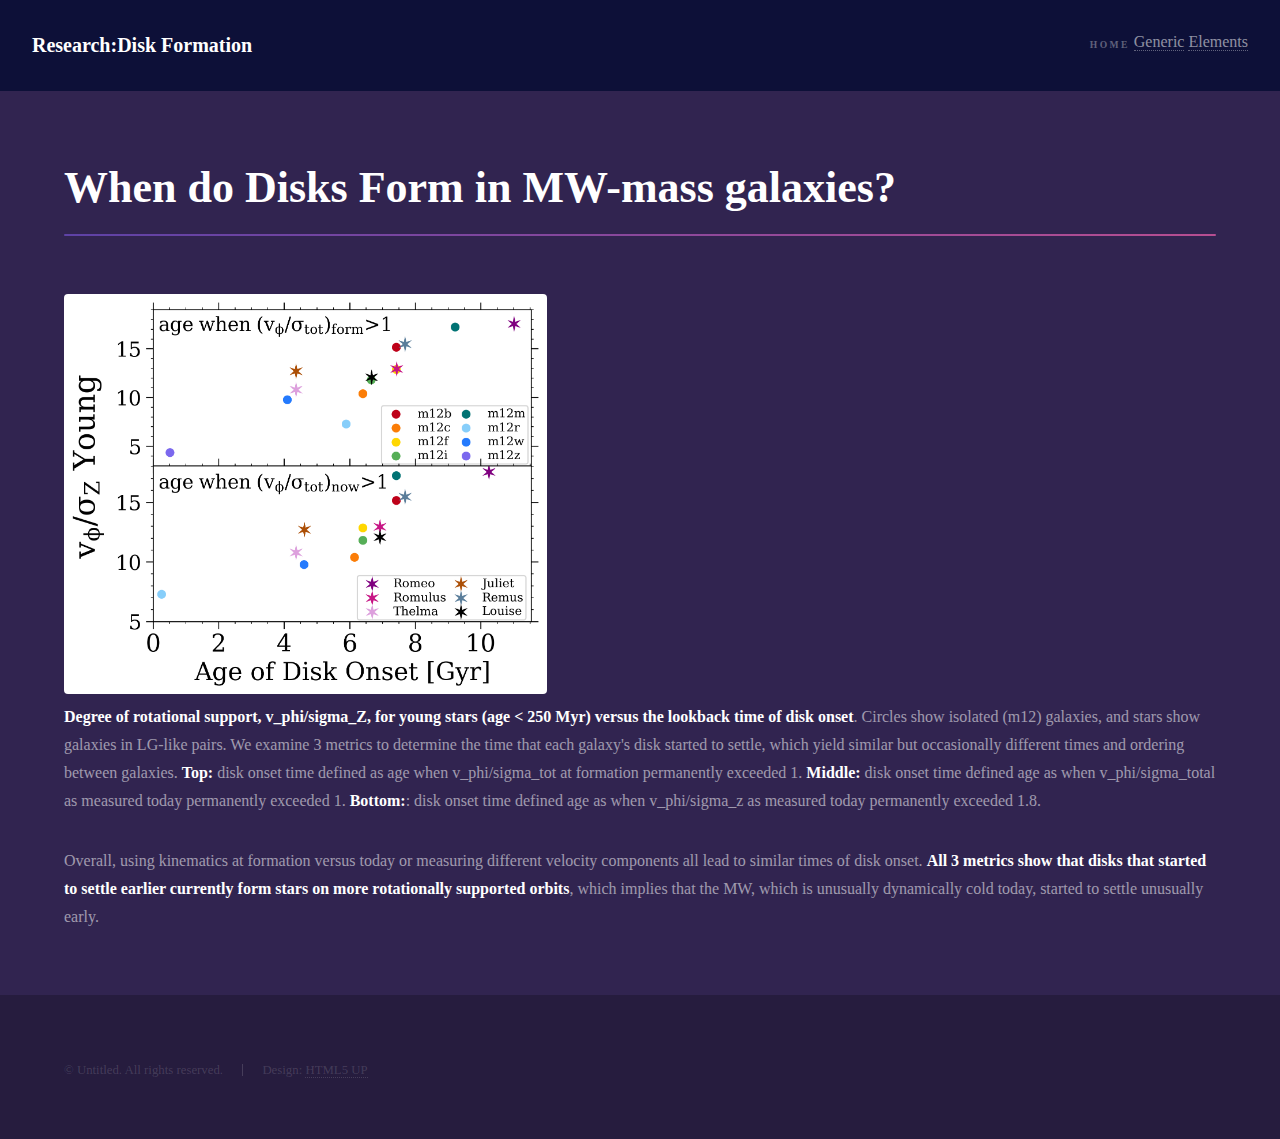
==== commit c0a2e380: "Update Disk.html" ====
--- a/Disk.html
+++ b/Disk.html
@@ -33,9 +33,10 @@
 					<section id="main" class="wrapper">
 						<div class="inner">
 							<h1 class="major">When do Disks Form in MW-mass galaxies?</h1>
-							<span class="image fit"><img src="images/disk_time_2.png" alt="" /></span>
-							<p>Donec eget ex magna. Interdum et malesuada fames ac ante ipsum primis in faucibus. Pellentesque venenatis dolor imperdiet dolor mattis sagittis. Praesent rutrum sem diam, vitae egestas enim auctor sit amet. Pellentesque leo mauris, consectetur id ipsum sit amet, fergiat. Pellentesque in mi eu massa lacinia malesuada et a elit. Donec urna ex, lacinia in purus ac, pretium pulvinar mauris. Curabitur sapien risus, commodo eget turpis at, elementum convallis elit. Pellentesque enim turpis, hendrerit tristique.</p>
-							<p>Interdum et malesuada fames ac ante ipsum primis in faucibus. Pellentesque venenatis dolor imperdiet dolor mattis sagittis. Praesent rutrum sem diam, vitae egestas enim auctor sit amet. Pellentesque leo mauris, consectetur id ipsum sit amet, fersapien risus, commodo eget turpis at, elementum convallis elit. Pellentesque enim turpis, hendrerit tristique lorem ipsum dolor.</p>
+							<span class="image"><img src="images/disk_time_2.png" class="center" height="400" width=auto/ ></span>
+							<p><strong>Degree of rotational support, v_phi/sigma_Z, for young stars (age < 250 Myr) versus the lookback time of disk onset</strong>. Circles show isolated (m12) galaxies, and stars show galaxies in LG-like pairs. We examine 3 metrics to determine the time that each galaxy's disk started to settle, which yield similar but occasionally different times and ordering between galaxies. <strong>Top:</strong> disk onset time defined as age when v_phi/sigma_tot at formation permanently exceeded 1. <strong>Middle:</strong> disk onset time defined age as when v_phi/sigma_total as measured today permanently exceeded 1. <strong>Bottom:</strong>: disk onset time defined age as when v_phi/sigma_z as measured today permanently exceeded 1.8.</p>
+							<p>Overall, using kinematics at formation versus today or measuring different velocity components all lead to similar times of disk onset. <strong>All 3 metrics show that disks that started to settle earlier currently form stars on more rotationally supported orbits</strong>, which implies that the MW, which is unusually dynamically cold today, started to settle unusually early.</p>
+					
 						</div>
 					</section>
 
